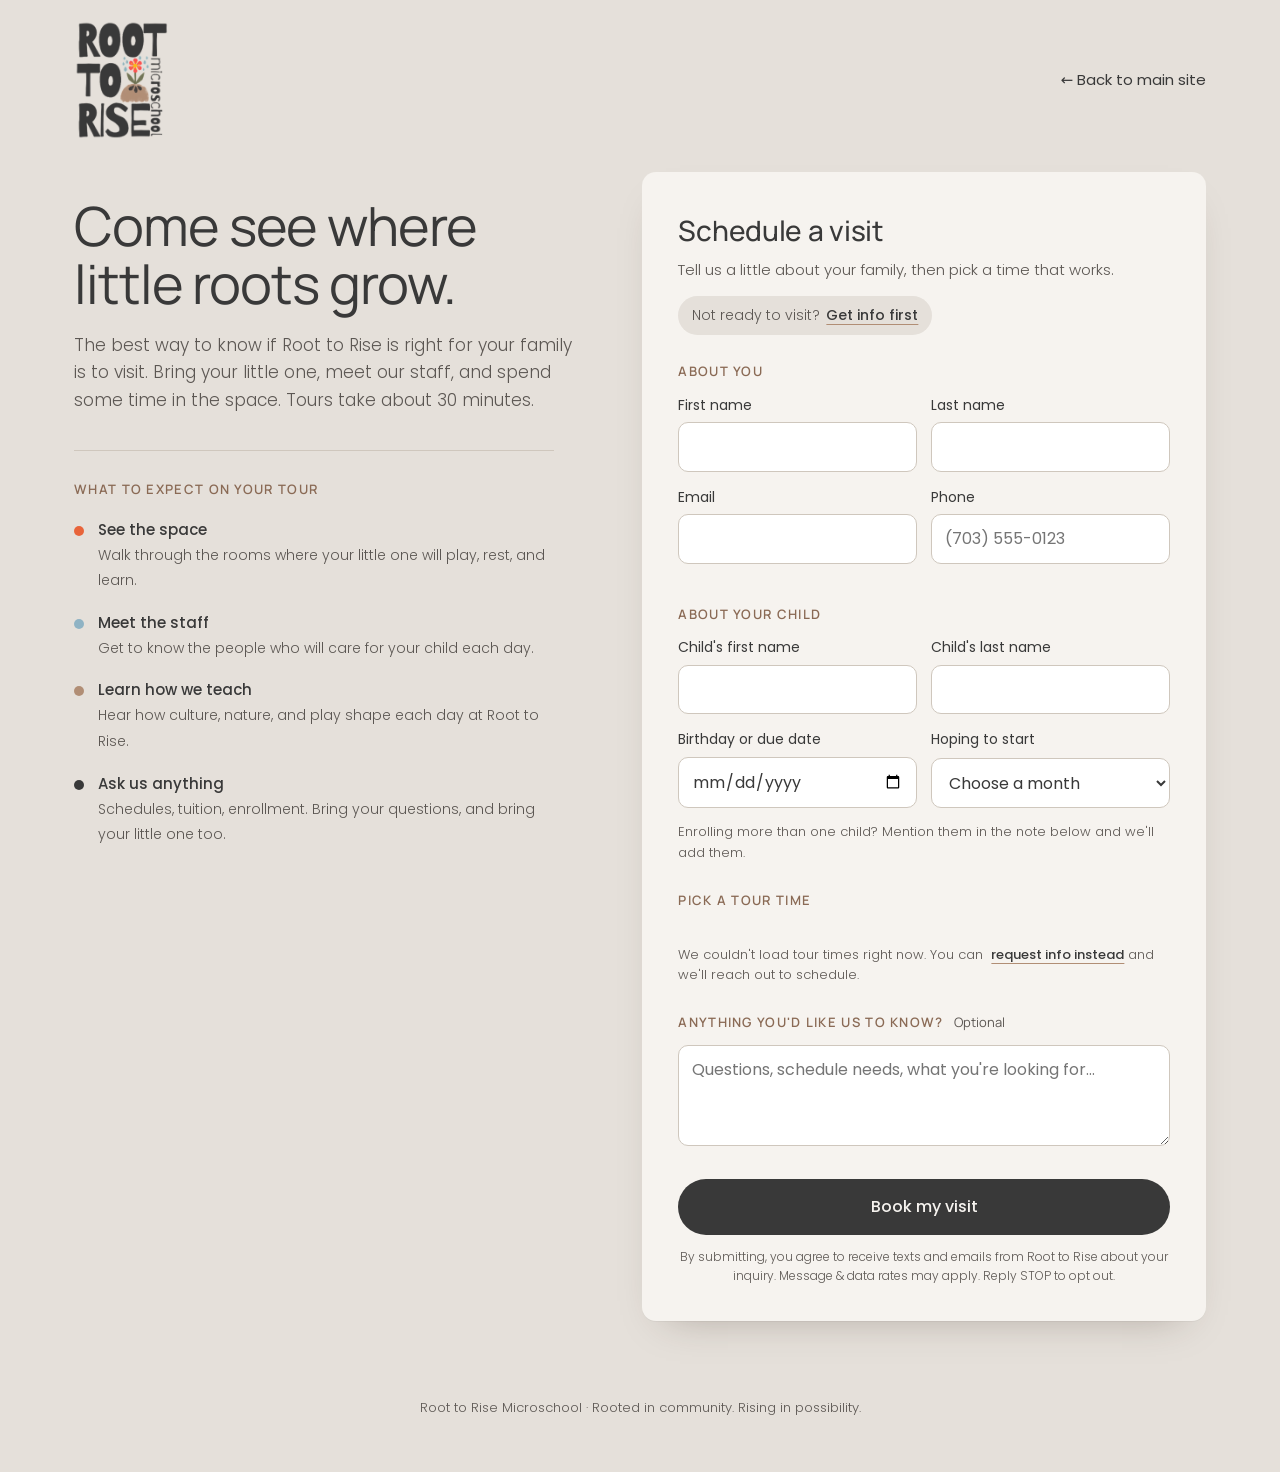
==== index.html @ 637b5cbc "Say 'staff' instead of 'teachers'; booking confirmation points to 4700 King St Co-Authored-By: Claud" ====
<!doctype html>
<html lang="en">
<head>
  <meta charset="utf-8" />
  <meta name="viewport" content="width=device-width, initial-scale=1" />
  <title>Visit Root to Rise Microschool</title>
  <meta name="description" content="Schedule a visit or request information about Root to Rise Microschool in Alexandria, VA. Care and learning for ages 0–4." />
  <meta property="og:title" content="Visit Root to Rise Microschool" />
  <meta property="og:description" content="Come see the space, meet the staff, and see if Root to Rise feels like home." />
  <link rel="icon" href="assets/logo-placeholder.png" />
  <link rel="preconnect" href="https://fonts.googleapis.com" />
  <link rel="preconnect" href="https://fonts.gstatic.com" crossorigin />
  <link href="https://fonts.googleapis.com/css2?family=Manrope:wght@300;400;500;600&family=Poppins:wght@300;400;500&display=swap" rel="stylesheet" />
  <link rel="stylesheet" href="styles.css?v=7" />
</head>
<body>
  <header class="site-header">
    <a class="brand" href="https://roottorisemicroschool.com" aria-label="Root to Rise Microschool home">
      <img src="assets/logo-placeholder.png" alt="Root to Rise Microschool" width="110" height="137" />
    </a>
    <a class="back-link" href="https://roottorisemicroschool.com">← Back to main site</a>
  </header>

  <main class="layout">
    <section class="intro">
      <h1 id="intro-title">Come see where<br />little roots grow.</h1>
      <p class="lede" id="intro-lede">
        The best way to know if Root to Rise is right for your family is to visit.
        Bring your little one, meet our staff, and spend some time in the space.
        Tours take about 30 minutes.
      </p>

      <div class="expect" id="tour-expect">
        <h2 class="expect-title">What to expect on your tour</h2>
        <ul class="facts">
          <li><span class="dot" aria-hidden="true"></span><div><strong>See the space</strong><span>Walk through the rooms where your little one will play, rest, and learn.</span></div></li>
          <li><span class="dot" aria-hidden="true"></span><div><strong>Meet the staff</strong><span>Get to know the people who will care for your child each day.</span></div></li>
          <li><span class="dot" aria-hidden="true"></span><div><strong>Learn how we teach</strong><span>Hear how culture, nature, and play shape each day at Root to Rise.</span></div></li>
          <li><span class="dot" aria-hidden="true"></span><div><strong>Ask us anything</strong><span>Schedules, tuition, enrollment. Bring your questions, and bring your little one too.</span></div></li>
        </ul>
      </div>
    </section>

    <section class="card" aria-labelledby="form-title">
      <form id="lead-form" novalidate>
        <div class="form-head">
          <h2 id="form-title">Schedule a visit</h2>
          <p id="form-sub">Tell us a little about your family, then pick a time that works.</p>
          <p class="mode-switch">
            <span id="switch-lead">Not ready to visit?</span>
            <button type="button" id="mode-toggle" class="link-btn">Get info first</button>
          </p>
        </div>

        <fieldset>
          <legend>About you</legend>
          <div class="row two">
            <label>First name<input name="parentFirst" autocomplete="given-name" required /></label>
            <label>Last name<input name="parentLast" autocomplete="family-name" required /></label>
          </div>
          <div class="row two">
            <label>Email<input name="email" type="email" autocomplete="email" required /></label>
            <label>Phone<input name="phone" type="tel" autocomplete="tel" inputmode="tel" placeholder="(703) 555-0123" required /></label>
          </div>
        </fieldset>

        <fieldset>
          <legend>About your child</legend>
          <div class="row two">
            <label>Child's first name<input name="childFirst" required /></label>
            <label>Child's last name<input name="childLast" /></label>
          </div>
          <div class="row two">
            <label>Birthday or due date<input name="childBirthday" type="date" required /></label>
            <label>Hoping to start
              <select name="startMonth" required><option value="">Choose a month</option></select>
            </label>
          </div>
          <p class="hint">Enrolling more than one child? Mention them in the note below and we'll add them.</p>
        </fieldset>

        <fieldset id="slot-fieldset">
          <legend>Pick a tour time</legend>
          <div id="slot-days" class="slot-days" role="tablist" aria-label="Tour dates"></div>
          <div id="slot-times" class="slot-times" role="radiogroup" aria-label="Tour times"></div>
          <p id="slot-status" class="hint" aria-live="polite">Loading available times…</p>
          <input type="hidden" name="slotId" />
        </fieldset>

        <fieldset>
          <legend>Anything you'd like us to know? <span class="optional">Optional</span></legend>
          <label class="sr-only" for="notes">Notes</label>
          <textarea id="notes" name="notes" rows="3" placeholder="Questions, schedule needs, what you're looking for…"></textarea>
        </fieldset>

        <p id="form-error" class="form-error" role="alert" hidden></p>

        <button type="submit" class="btn-primary" id="submit-btn">Book my visit</button>
        <p class="consent">
          By submitting, you agree to receive texts and emails from Root to Rise about your inquiry.
          Message &amp; data rates may apply. Reply STOP to opt out.
        </p>
      </form>

      <div id="success" class="success" hidden tabindex="-1">
        <div class="sprout" aria-hidden="true">
          <svg viewBox="0 0 64 64" width="56" height="56"><path d="M32 58V30" stroke="currentColor" stroke-width="3" stroke-linecap="round" fill="none"/><path d="M32 34c-10 0-16-6-16-16 10 0 16 6 16 16zM32 30c0-10 6-16 16-16 0 10-6 16-16 16z" fill="currentColor" opacity=".85"/></svg>
        </div>
        <h2 id="success-title">You're all set!</h2>
        <p id="success-body"></p>
        <a class="btn-secondary" href="https://roottorisemicroschool.com">Back to Root to Rise</a>
      </div>
    </section>
  </main>

  <footer class="site-footer">
    <p>Root to Rise Microschool · Rooted in community. Rising in possibility.</p>
  </footer>

  <script src="config.js?v=7"></script>
  <script src="app.js?v=7"></script>
</body>
</html>
---- styles.css ----
:root {
  --stone: #e5e0da;
  --stone-deep: #d9d2c9;
  --paper: #f6f3ef;
  --ink: #393939;
  --ink-soft: #5c5753;
  --clay: #b18e75;
  --clay-deep: #8a6a55;
  --bloom: #e8643a;
  --rain: #8fb3c4;
  --line: #cfc7bd;
  --radius: 14px;
  --font-head: "Manrope", system-ui, sans-serif;
  --font-body: "Poppins", system-ui, sans-serif;
}

* { box-sizing: border-box; }
html { -webkit-text-size-adjust: 100%; }
body {
  margin: 0;
  background: var(--stone);
  color: var(--ink);
  font-family: var(--font-body);
  font-weight: 300;
  font-size: 16px;
  line-height: 1.6;
}

.site-header {
  display: flex;
  align-items: center;
  justify-content: space-between;
  max-width: 1180px;
  margin: 0 auto;
  padding: 20px 24px 0;
}
.brand img { display: block; width: 96px; height: auto; }
.back-link {
  color: var(--ink);
  text-decoration: none;
  font-size: 15px;
  font-weight: 400;
}
.back-link:hover { text-decoration: underline; text-underline-offset: 4px; }

.layout {
  max-width: 1180px;
  margin: 0 auto;
  padding: 32px 24px 64px;
  display: grid;
  grid-template-columns: 1fr 1.1fr;
  gap: 56px;
  align-items: start;
}

/* Intro */
.intro { position: sticky; top: 32px; padding-top: 24px; }
.eyebrow {
  margin: 0 0 12px;
  font-size: 13px;
  letter-spacing: .14em;
  text-transform: uppercase;
  color: var(--clay-deep);
  font-weight: 500;
}
h1 {
  font-family: var(--font-head);
  font-weight: 400;
  font-size: clamp(36px, 5vw, 54px);
  line-height: 1.08;
  letter-spacing: -.02em;
  margin: 0 0 20px;
}
.lede { font-size: 17px; max-width: 30em; margin: 0; color: var(--ink-soft); }

.facts { list-style: none; padding: 0; margin: 0; display: grid; gap: 18px; }
.facts li { display: flex; gap: 14px; align-items: flex-start; }
.facts strong { display: block; font-weight: 500; font-size: 15px; }
.facts span { font-size: 14px; color: var(--ink-soft); }
.dot {
  flex: none;
  width: 10px; height: 10px;
  margin-top: 8px;
  border-radius: 50%;
  background: var(--bloom);
}
.facts li:nth-child(2) .dot { background: var(--rain); }
.facts li:nth-child(3) .dot { background: var(--clay); }
.facts li:nth-child(4) .dot { background: var(--ink); }
.expect { margin-top: 36px; padding-top: 28px; border-top: 1px solid var(--line); max-width: 30em; }
.expect-title {
  font-family: var(--font-head);
  font-weight: 600;
  font-size: 13px;
  letter-spacing: .1em;
  text-transform: uppercase;
  color: var(--clay-deep);
  margin: 0 0 18px;
}

/* Card */
.card {
  background: var(--paper);
  border-radius: var(--radius);
  padding: 36px;
  box-shadow: 0 1px 0 rgba(0,0,0,.04), 0 18px 40px -24px rgba(57,40,30,.35);
}
.form-head h2, .success h2 {
  font-family: var(--font-head);
  font-weight: 500;
  font-size: 28px;
  letter-spacing: -.01em;
  margin: 0 0 6px;
}
.form-head { margin-bottom: 26px; }
.form-head p { margin: 0; color: var(--ink-soft); font-size: 15px; }

fieldset { border: 0; padding: 0; margin: 0 0 26px; min-width: 0; }
legend {
  font-family: var(--font-head);
  font-weight: 600;
  font-size: 13px;
  letter-spacing: .1em;
  text-transform: uppercase;
  color: var(--clay-deep);
  margin-bottom: 12px;
  padding: 0;
}
.optional { text-transform: none; letter-spacing: 0; font-weight: 400; color: var(--ink-soft); margin-left: 6px; }

.row { display: grid; gap: 14px; margin-bottom: 14px; }
.row.two { grid-template-columns: 1fr 1fr; }
label { display: grid; gap: 6px; font-size: 14px; font-weight: 400; }

input, select, textarea {
  font: inherit;
  font-weight: 400;
  font-size: 16px;
  color: var(--ink);
  background: #fff;
  border: 1px solid var(--line);
  border-radius: 10px;
  padding: 11px 13px;
  width: 100%;
  transition: border-color .15s, box-shadow .15s;
}
textarea { resize: vertical; min-height: 88px; }
input:focus, select:focus, textarea:focus {
  outline: none;
  border-color: var(--clay-deep);
  box-shadow: 0 0 0 3px rgba(177,142,117,.25);
}
.invalid { border-color: #c0492b !important; }
.hint { font-size: 13px; color: var(--ink-soft); margin: 4px 0 0; }

/* Slot picker */
.slot-days {
  display: flex;
  gap: 8px;
  overflow-x: auto;
  padding-bottom: 6px;
  margin-bottom: 12px;
  scrollbar-width: thin;
}
.day-btn {
  flex: none;
  min-width: 72px;
  font: inherit;
  background: #fff;
  border: 1px solid var(--line);
  border-radius: 12px;
  padding: 10px 12px;
  cursor: pointer;
  text-align: center;
  color: var(--ink);
  line-height: 1.25;
}
.day-btn .dow { display: block; font-size: 12px; text-transform: uppercase; letter-spacing: .08em; color: var(--ink-soft); }
.day-btn .dnum { display: block; font-family: var(--font-head); font-size: 20px; font-weight: 500; }
.day-btn .mon { display: block; font-size: 12px; color: var(--ink-soft); }
.day-btn[aria-selected="true"] { background: var(--ink); border-color: var(--ink); color: var(--paper); }
.day-btn[aria-selected="true"] .dow, .day-btn[aria-selected="true"] .mon { color: var(--stone-deep); }

.slot-times { display: grid; grid-template-columns: repeat(auto-fill, minmax(112px, 1fr)); gap: 8px; }
.time-btn {
  font: inherit;
  font-weight: 400;
  background: #fff;
  border: 1px solid var(--line);
  border-radius: 999px;
  padding: 9px 12px;
  cursor: pointer;
  color: var(--ink);
}
.time-btn small { display: block; font-size: 11px; color: var(--ink-soft); }
.time-btn[aria-checked="true"] { background: var(--bloom); border-color: var(--bloom); color: #fff; }
.time-btn[aria-checked="true"] small { color: #fff; }
.day-btn:focus-visible, .time-btn:focus-visible, .link-btn:focus-visible, .btn-primary:focus-visible {
  outline: 2px solid var(--clay-deep);
  outline-offset: 2px;
}

/* Buttons */
.btn-primary {
  width: 100%;
  font: inherit;
  font-weight: 500;
  font-size: 16px;
  background: var(--ink);
  color: var(--paper);
  border: 0;
  border-radius: 999px;
  padding: 15px 20px;
  cursor: pointer;
  transition: background .15s, transform .1s;
}
.btn-primary:hover { background: #222; }
.btn-primary:active { transform: translateY(1px); }
.btn-primary[disabled] { opacity: .6; cursor: progress; }
.btn-secondary {
  display: inline-block;
  margin-top: 8px;
  color: var(--ink);
  border: 1px solid var(--ink);
  border-radius: 999px;
  padding: 11px 22px;
  text-decoration: none;
  font-weight: 400;
}
.consent { font-size: 12px; color: var(--ink-soft); text-align: center; margin: 12px 0 0; }

.form-head .mode-switch {
  display: inline-flex;
  flex-wrap: wrap;
  align-items: baseline;
  gap: 2px;
  margin: 14px 0 0;
  padding: 8px 14px;
  background: var(--stone);
  border-radius: 999px;
  font-size: 14px;
  color: var(--ink-soft);
}
.link-btn {
  font: inherit;
  font-weight: 500;
  background: none;
  border: 0;
  padding: 0 0 0 4px;
  color: var(--ink);
  text-decoration: underline;
  text-underline-offset: 4px;
  text-decoration-color: var(--clay);
  cursor: pointer;
}

.form-error {
  background: #fbe9e3;
  color: #8a2f17;
  border-radius: 10px;
  padding: 10px 14px;
  font-size: 14px;
  margin: 0 0 14px;
}

/* Success */
.success { text-align: center; padding: 24px 8px; outline: none; }
.sprout { color: var(--clay-deep); margin-bottom: 8px; }
.success p { color: var(--ink-soft); max-width: 28em; margin: 0 auto 20px; }

.site-footer { text-align: center; font-size: 13px; color: var(--ink-soft); padding: 0 24px 40px; }

.sr-only {
  position: absolute; width: 1px; height: 1px; padding: 0; margin: -1px;
  overflow: hidden; clip: rect(0,0,0,0); white-space: nowrap; border: 0;
}

@media (max-width: 880px) {
  .layout { grid-template-columns: 1fr; gap: 28px; padding-top: 12px; }
  .intro { position: static; padding-top: 0; }
  .facts { grid-template-columns: 1fr 1fr; gap: 14px 18px; }
}
@media (max-width: 560px) {
  .site-header { padding: 16px 16px 0; }
  .brand img { width: 72px; }
  .layout { padding: 12px 16px 48px; }
  .card { padding: 24px 18px; }
  .row.two { grid-template-columns: 1fr; }
  .facts { grid-template-columns: 1fr; }
}
@media (prefers-reduced-motion: reduce) { * { transition: none !important; } }
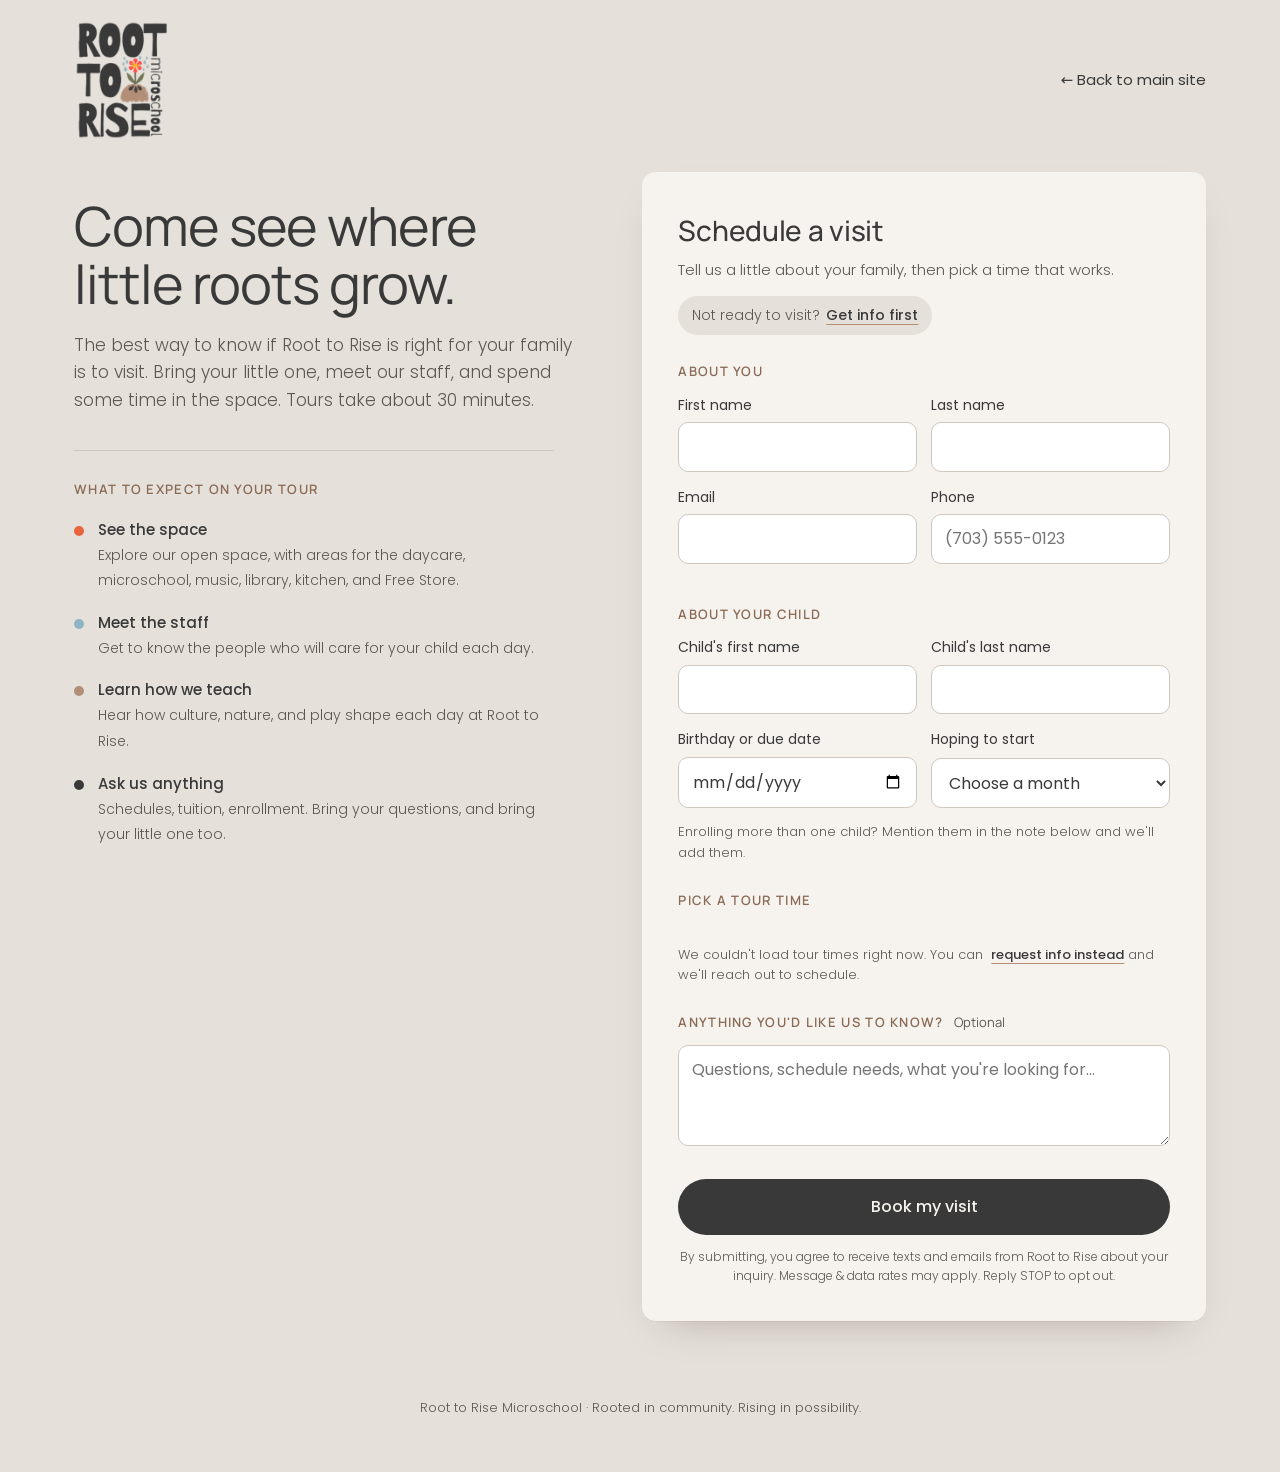
==== commit 59804c8e: "Describe the King St space as one open space with dedicated areas Co-Authored-By: Claude Opus 5.5 <n" ====
--- a/index.html
+++ b/index.html
@@ -11,7 +11,7 @@
   <link rel="preconnect" href="https://fonts.googleapis.com" />
   <link rel="preconnect" href="https://fonts.gstatic.com" crossorigin />
   <link href="https://fonts.googleapis.com/css2?family=Manrope:wght@300;400;500;600&family=Poppins:wght@300;400;500&display=swap" rel="stylesheet" />
-  <link rel="stylesheet" href="styles.css?v=7" />
+  <link rel="stylesheet" href="styles.css?v=8" />
 </head>
 <body>
   <header class="site-header">
@@ -33,7 +33,7 @@
       <div class="expect" id="tour-expect">
         <h2 class="expect-title">What to expect on your tour</h2>
         <ul class="facts">
-          <li><span class="dot" aria-hidden="true"></span><div><strong>See the space</strong><span>Walk through the rooms where your little one will play, rest, and learn.</span></div></li>
+          <li><span class="dot" aria-hidden="true"></span><div><strong>See the space</strong><span>Explore our open space, with areas for the daycare, microschool, music, library, kitchen, and Free Store.</span></div></li>
           <li><span class="dot" aria-hidden="true"></span><div><strong>Meet the staff</strong><span>Get to know the people who will care for your child each day.</span></div></li>
           <li><span class="dot" aria-hidden="true"></span><div><strong>Learn how we teach</strong><span>Hear how culture, nature, and play shape each day at Root to Rise.</span></div></li>
           <li><span class="dot" aria-hidden="true"></span><div><strong>Ask us anything</strong><span>Schedules, tuition, enrollment. Bring your questions, and bring your little one too.</span></div></li>
@@ -117,7 +117,7 @@
     <p>Root to Rise Microschool · Rooted in community. Rising in possibility.</p>
   </footer>
 
-  <script src="config.js?v=7"></script>
-  <script src="app.js?v=7"></script>
+  <script src="config.js?v=8"></script>
+  <script src="app.js?v=8"></script>
 </body>
 </html>
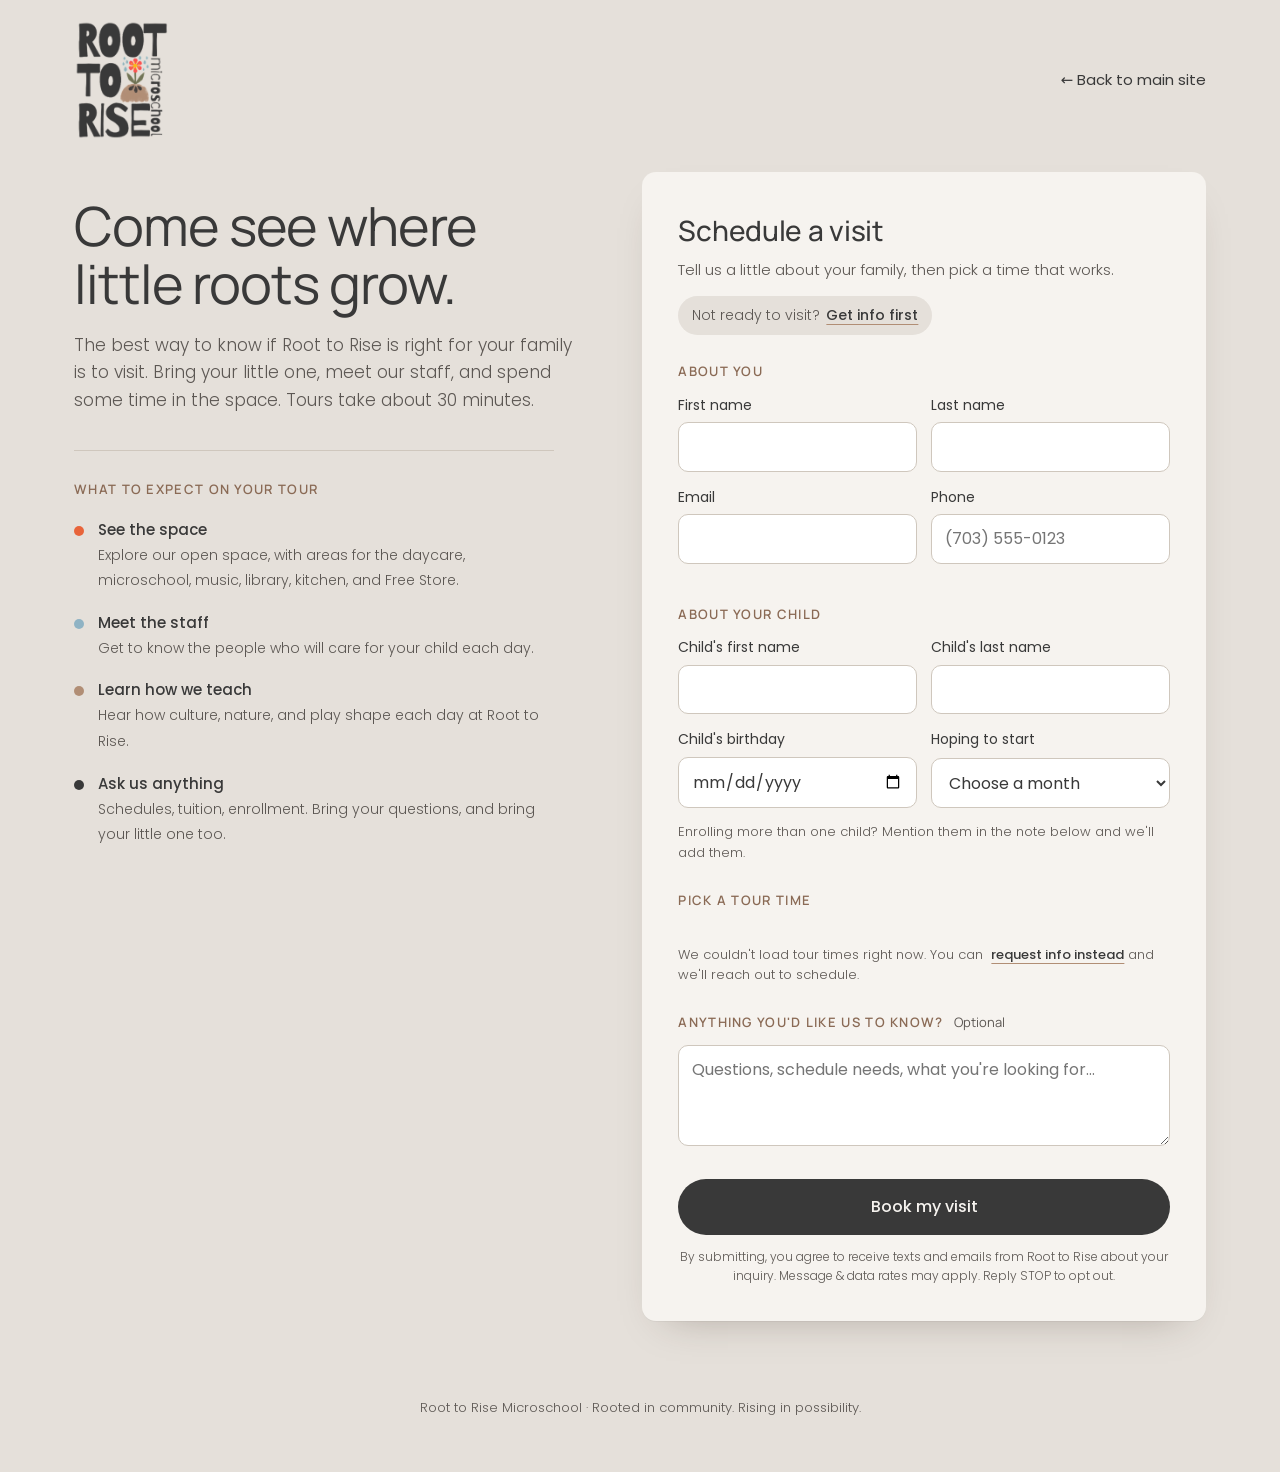
==== commit 77caf9ec: "Label the date field 'Child's birthday' and stop allowing future dates Co-Authored-By: Claude Opus 5" ====
--- a/index.html
+++ b/index.html
@@ -11,7 +11,7 @@
   <link rel="preconnect" href="https://fonts.googleapis.com" />
   <link rel="preconnect" href="https://fonts.gstatic.com" crossorigin />
   <link href="https://fonts.googleapis.com/css2?family=Manrope:wght@300;400;500;600&family=Poppins:wght@300;400;500&display=swap" rel="stylesheet" />
-  <link rel="stylesheet" href="styles.css?v=8" />
+  <link rel="stylesheet" href="styles.css?v=9" />
 </head>
 <body>
   <header class="site-header">
@@ -71,7 +71,7 @@
             <label>Child's last name<input name="childLast" /></label>
           </div>
           <div class="row two">
-            <label>Birthday or due date<input name="childBirthday" type="date" required /></label>
+            <label>Child's birthday<input name="childBirthday" type="date" required /></label>
             <label>Hoping to start
               <select name="startMonth" required><option value="">Choose a month</option></select>
             </label>
@@ -117,7 +117,7 @@
     <p>Root to Rise Microschool · Rooted in community. Rising in possibility.</p>
   </footer>
 
-  <script src="config.js?v=8"></script>
-  <script src="app.js?v=8"></script>
+  <script src="config.js?v=9"></script>
+  <script src="app.js?v=9"></script>
 </body>
 </html>
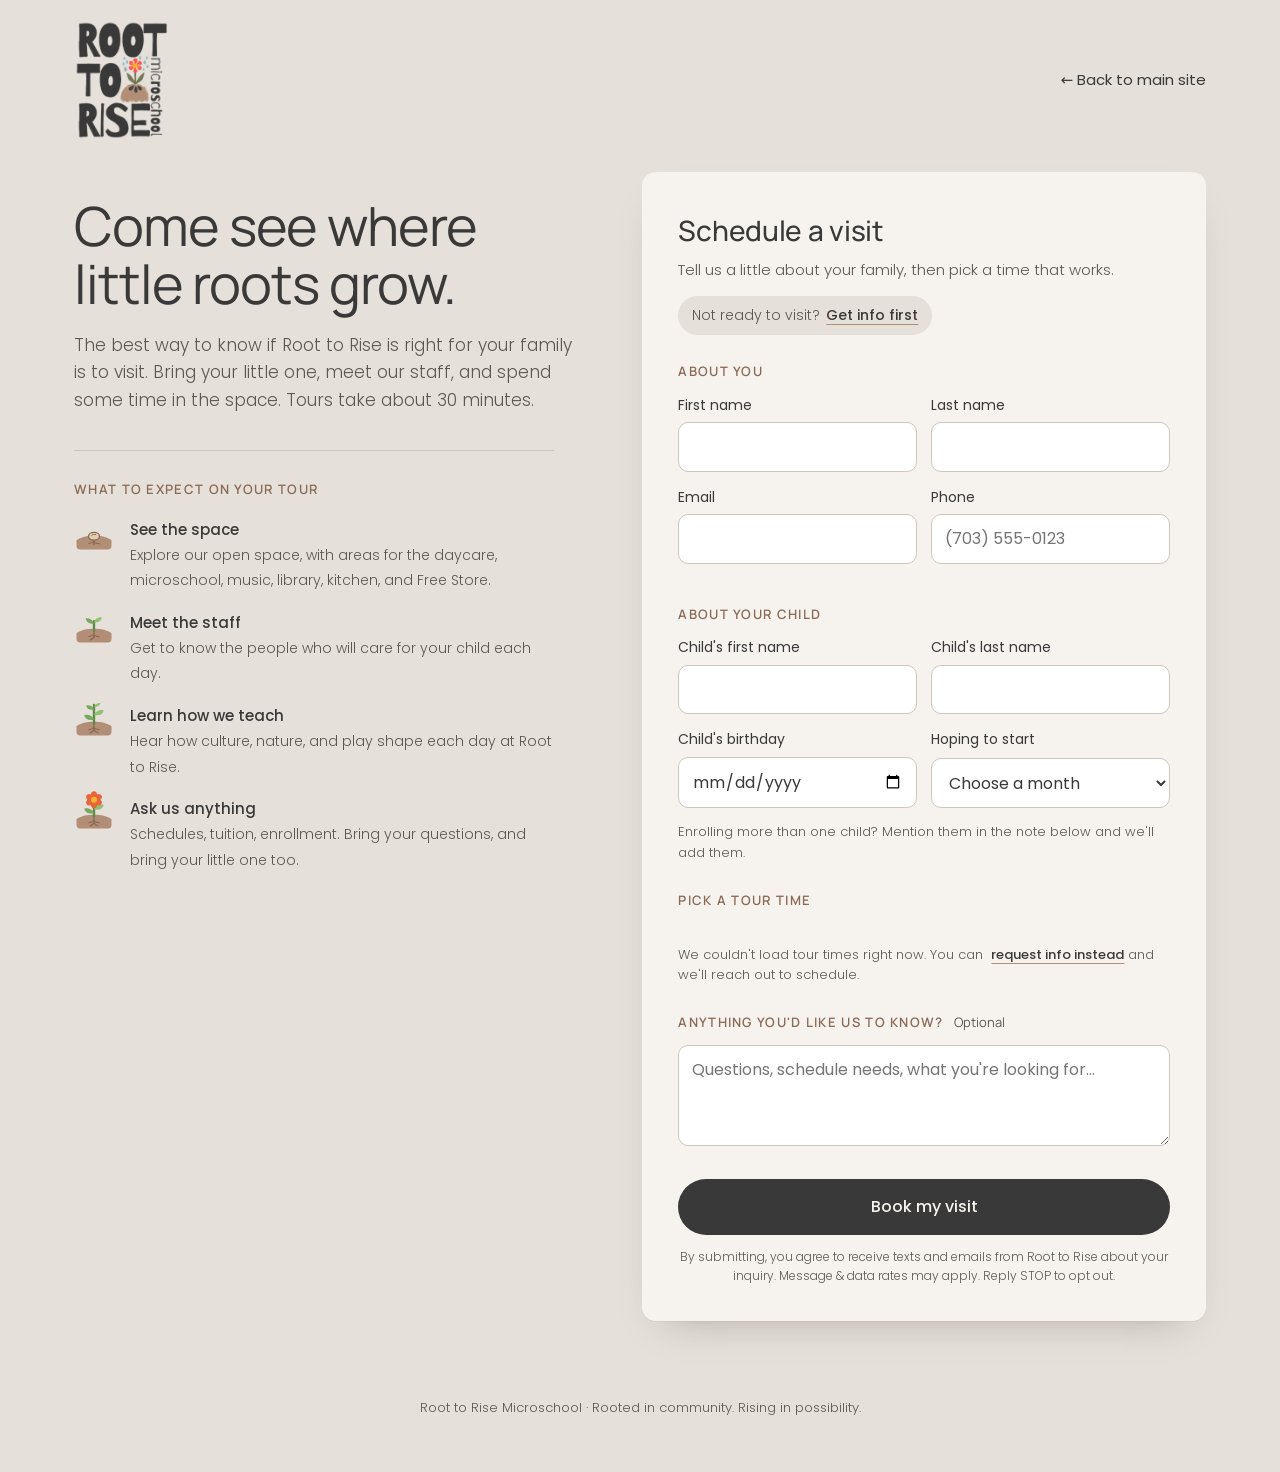
==== commit c6f503af: "Replace tour bullet dots with a seed-to-bloom growth progression Co-Authored-By: Claude Opus 5.5 <no" ====
--- a/index.html
+++ b/index.html
@@ -11,7 +11,7 @@
   <link rel="preconnect" href="https://fonts.googleapis.com" />
   <link rel="preconnect" href="https://fonts.gstatic.com" crossorigin />
   <link href="https://fonts.googleapis.com/css2?family=Manrope:wght@300;400;500;600&family=Poppins:wght@300;400;500&display=swap" rel="stylesheet" />
-  <link rel="stylesheet" href="styles.css?v=9" />
+  <link rel="stylesheet" href="styles.css?v=10" />
 </head>
 <body>
   <header class="site-header">
@@ -33,10 +33,10 @@
       <div class="expect" id="tour-expect">
         <h2 class="expect-title">What to expect on your tour</h2>
         <ul class="facts">
-          <li><span class="dot" aria-hidden="true"></span><div><strong>See the space</strong><span>Explore our open space, with areas for the daycare, microschool, music, library, kitchen, and Free Store.</span></div></li>
-          <li><span class="dot" aria-hidden="true"></span><div><strong>Meet the staff</strong><span>Get to know the people who will care for your child each day.</span></div></li>
-          <li><span class="dot" aria-hidden="true"></span><div><strong>Learn how we teach</strong><span>Hear how culture, nature, and play shape each day at Root to Rise.</span></div></li>
-          <li><span class="dot" aria-hidden="true"></span><div><strong>Ask us anything</strong><span>Schedules, tuition, enrollment. Bring your questions, and bring your little one too.</span></div></li>
+          <li><svg class="stage" viewBox="0 0 32 32" width="40" height="40" aria-hidden="true"><path d="M2 22.5c3.5-2.6 8-3.6 14-3.6s10.5 1 14 3.6V27a3 3 0 0 1-3 3H5a3 3 0 0 1-3-3z" fill="var(--clay)"/><g stroke="var(--clay-deep)" stroke-width="1" fill="none" stroke-linecap="round"><path d="M16 21.5v4.5" /><path d="M16 23.5c-1.2 1-2.6 1.6-4 1.8"/><path d="M16 24c1.3.9 2.7 1.3 4.2 1.4"/></g><ellipse cx="16" cy="19.4" rx="4.4" ry="3.1" fill="#e2cfb3" stroke="var(--clay-deep)" stroke-width="1.1"/><path d="M14.2 18.6c.9-.7 2.1-.9 3.2-.5" stroke="var(--clay-deep)" stroke-width=".8" fill="none" stroke-linecap="round"/></svg><div><strong>See the space</strong><span>Explore our open space, with areas for the daycare, microschool, music, library, kitchen, and Free Store.</span></div></li>
+          <li><svg class="stage" viewBox="0 0 32 32" width="40" height="40" aria-hidden="true"><path d="M2 22.5c3.5-2.6 8-3.6 14-3.6s10.5 1 14 3.6V27a3 3 0 0 1-3 3H5a3 3 0 0 1-3-3z" fill="var(--clay)"/><g stroke="var(--clay-deep)" stroke-width="1" fill="none" stroke-linecap="round"><path d="M16 21.5v4.5" /><path d="M16 23.5c-1.2 1-2.6 1.6-4 1.8"/><path d="M16 24c1.3.9 2.7 1.3 4.2 1.4"/><path d="M16 25.6c-.8 1-1.8 1.8-3 2.3"/></g><path d="M16 20.5V13" stroke="#5e8a4a" stroke-width="1.9" stroke-linecap="round"/><path d="M16 14.8c-1.2-3.2-4-4.5-6.6-4 .4 2.8 2.9 4.7 6.6 4z" fill="#7aa85e"/><path d="M16 13.8c1.1-3 3.8-4.3 6.3-3.8-.5 2.6-2.8 4.4-6.3 3.8z" fill="#93c172"/></svg><div><strong>Meet the staff</strong><span>Get to know the people who will care for your child each day.</span></div></li>
+          <li><svg class="stage" viewBox="0 0 32 32" width="40" height="40" aria-hidden="true"><path d="M2 22.5c3.5-2.6 8-3.6 14-3.6s10.5 1 14 3.6V27a3 3 0 0 1-3 3H5a3 3 0 0 1-3-3z" fill="var(--clay)"/><g stroke="var(--clay-deep)" stroke-width="1" fill="none" stroke-linecap="round"><path d="M16 21.5v4.5" /><path d="M16 23.5c-1.2 1-2.6 1.6-4 1.8"/><path d="M16 24c1.3.9 2.7 1.3 4.2 1.4"/><path d="M16 25.6c-.8 1-1.8 1.8-3 2.3"/><path d="M16 25.8c.9.9 2 1.6 3.2 2"/></g><path d="M16 20.5V5.5" stroke="#5e8a4a" stroke-width="1.9" stroke-linecap="round"/><path d="M16 17.2c-1.5-3.2-5-4.3-7.8-3.4.6 3 3.9 4.7 7.8 3.4z" fill="#7aa85e"/><path d="M16 13.4c1.5-3.2 5-4.3 7.8-3.4-.6 3-3.9 4.7-7.8 3.4z" fill="#93c172"/><path d="M16 9.2c-1.1-2.8-3.9-3.9-6.3-3.2.5 2.6 3.1 4.1 6.3 3.2z" fill="#7aa85e"/><path d="M16 7c1-2.4 3.2-3.4 5.2-3-.4 2.2-2.6 3.5-5.2 3z" fill="#93c172"/></svg><div><strong>Learn how we teach</strong><span>Hear how culture, nature, and play shape each day at Root to Rise.</span></div></li>
+          <li><svg class="stage" viewBox="0 0 32 32" width="40" height="40" aria-hidden="true"><path d="M2 22.5c3.5-2.6 8-3.6 14-3.6s10.5 1 14 3.6V27a3 3 0 0 1-3 3H5a3 3 0 0 1-3-3z" fill="var(--clay)"/><g stroke="var(--clay-deep)" stroke-width="1" fill="none" stroke-linecap="round"><path d="M16 21.5v4.5" /><path d="M16 23.5c-1.2 1-2.6 1.6-4 1.8"/><path d="M16 24c1.3.9 2.7 1.3 4.2 1.4"/><path d="M16 25.6c-.8 1-1.8 1.8-3 2.3"/><path d="M16 25.8c.9.9 2 1.6 3.2 2"/></g><path d="M16 20.5V10" stroke="#5e8a4a" stroke-width="1.9" stroke-linecap="round"/><path d="M16 17.6c-1.5-3.2-5-4.3-7.8-3.4.6 3 3.9 4.7 7.8 3.4z" fill="#7aa85e"/><path d="M16 14.6c1.5-3.2 5-4.3 7.8-3.4-.6 3-3.9 4.7-7.8 3.4z" fill="#93c172"/><ellipse cx="16" cy="3.4" rx="2.5" ry="3.3" fill="var(--bloom)" transform="rotate(0 16 7)"/><ellipse cx="16" cy="3.4" rx="2.5" ry="3.3" fill="var(--bloom)" transform="rotate(60 16 7)"/><ellipse cx="16" cy="3.4" rx="2.5" ry="3.3" fill="var(--bloom)" transform="rotate(120 16 7)"/><ellipse cx="16" cy="3.4" rx="2.5" ry="3.3" fill="var(--bloom)" transform="rotate(180 16 7)"/><ellipse cx="16" cy="3.4" rx="2.5" ry="3.3" fill="var(--bloom)" transform="rotate(240 16 7)"/><ellipse cx="16" cy="3.4" rx="2.5" ry="3.3" fill="var(--bloom)" transform="rotate(300 16 7)"/><circle cx="16" cy="7" r="2.4" fill="#f2b631"/></svg><div><strong>Ask us anything</strong><span>Schedules, tuition, enrollment. Bring your questions, and bring your little one too.</span></div></li>
         </ul>
       </div>
     </section>
@@ -117,7 +117,7 @@
     <p>Root to Rise Microschool · Rooted in community. Rising in possibility.</p>
   </footer>
 
-  <script src="config.js?v=9"></script>
-  <script src="app.js?v=9"></script>
+  <script src="config.js?v=10"></script>
+  <script src="app.js?v=10"></script>
 </body>
 </html>
--- a/styles.css
+++ b/styles.css
@@ -289,3 +289,6 @@
   .facts { grid-template-columns: 1fr; }
 }
 @media (prefers-reduced-motion: reduce) { * { transition: none !important; } }
+
+.facts .stage { flex: none; width: 40px; height: 40px; margin-top: -6px; }
+.facts li { gap: 16px; }
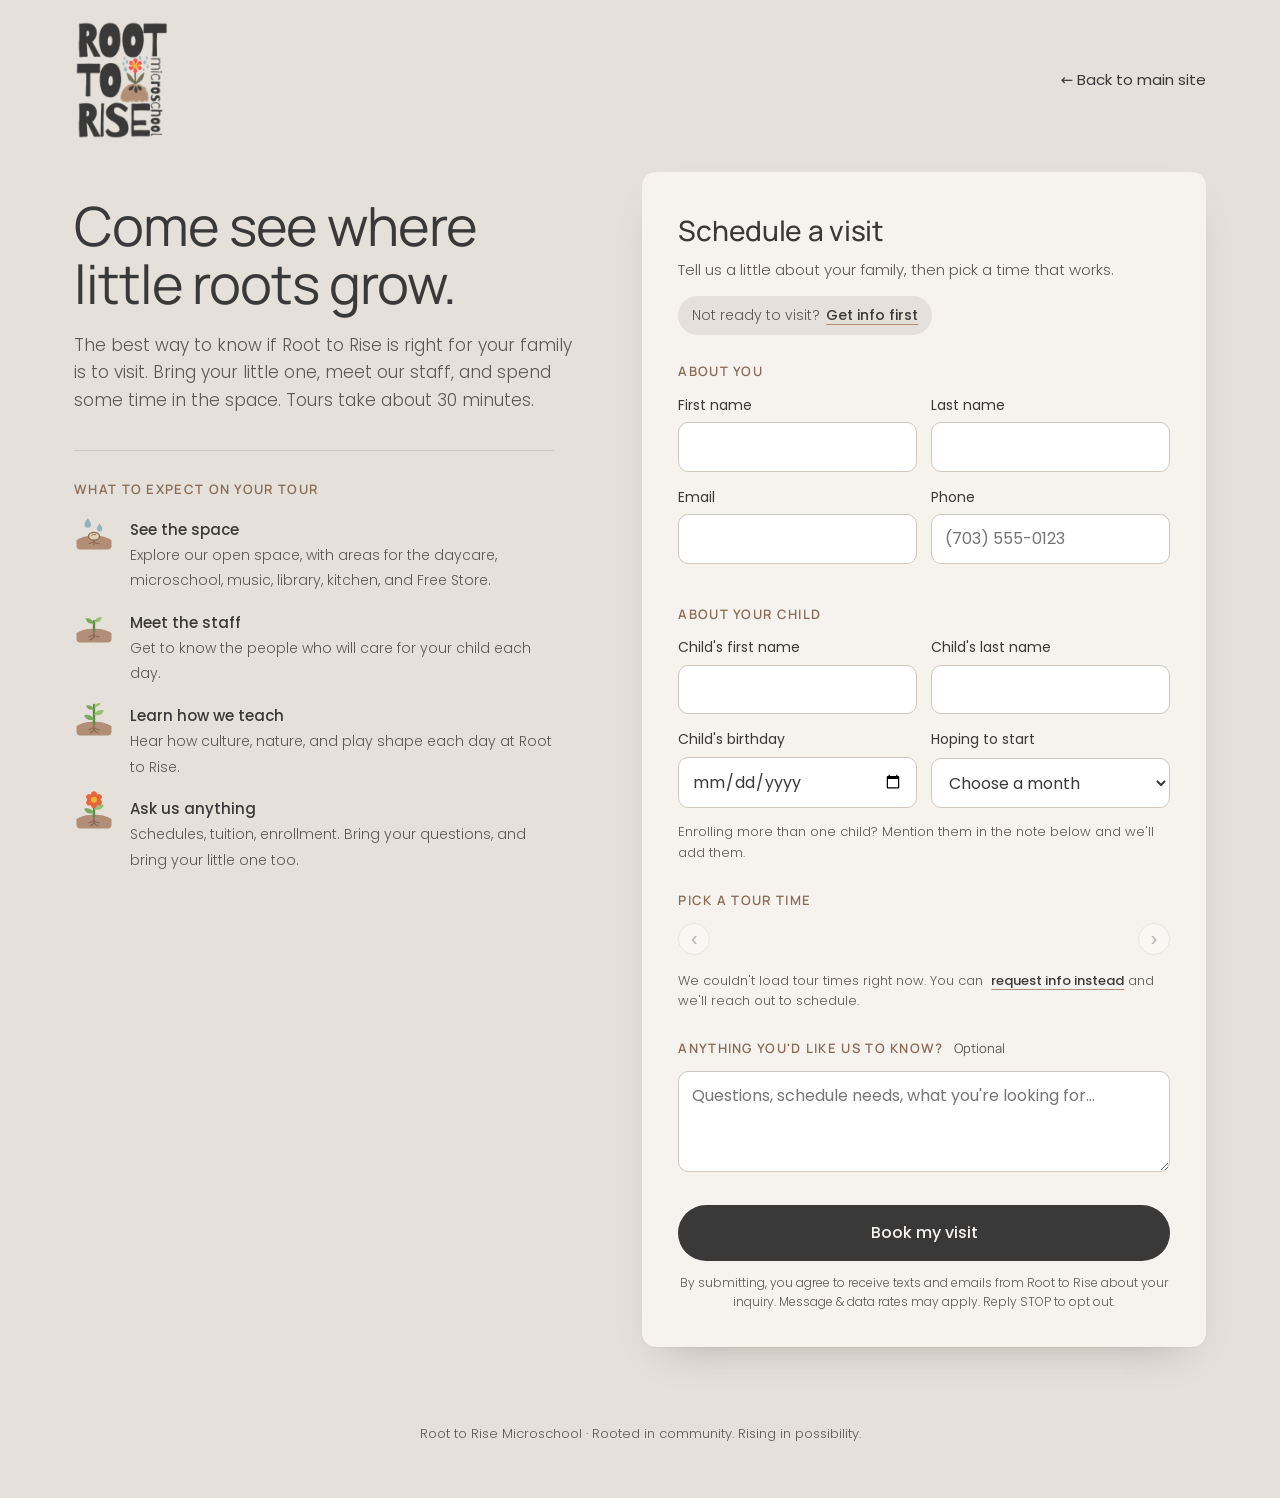
==== commit 87f226e2: "Keep the tour-date row inside the form; add date arrows and seed raindrops With 19 tour days the dat" ====
--- a/index.html
+++ b/index.html
@@ -11,7 +11,7 @@
   <link rel="preconnect" href="https://fonts.googleapis.com" />
   <link rel="preconnect" href="https://fonts.gstatic.com" crossorigin />
   <link href="https://fonts.googleapis.com/css2?family=Manrope:wght@300;400;500;600&family=Poppins:wght@300;400;500&display=swap" rel="stylesheet" />
-  <link rel="stylesheet" href="styles.css?v=10" />
+  <link rel="stylesheet" href="styles.css?v=12" />
 </head>
 <body>
   <header class="site-header">
@@ -33,7 +33,7 @@
       <div class="expect" id="tour-expect">
         <h2 class="expect-title">What to expect on your tour</h2>
         <ul class="facts">
-          <li><svg class="stage" viewBox="0 0 32 32" width="40" height="40" aria-hidden="true"><path d="M2 22.5c3.5-2.6 8-3.6 14-3.6s10.5 1 14 3.6V27a3 3 0 0 1-3 3H5a3 3 0 0 1-3-3z" fill="var(--clay)"/><g stroke="var(--clay-deep)" stroke-width="1" fill="none" stroke-linecap="round"><path d="M16 21.5v4.5" /><path d="M16 23.5c-1.2 1-2.6 1.6-4 1.8"/><path d="M16 24c1.3.9 2.7 1.3 4.2 1.4"/></g><ellipse cx="16" cy="19.4" rx="4.4" ry="3.1" fill="#e2cfb3" stroke="var(--clay-deep)" stroke-width="1.1"/><path d="M14.2 18.6c.9-.7 2.1-.9 3.2-.5" stroke="var(--clay-deep)" stroke-width=".8" fill="none" stroke-linecap="round"/></svg><div><strong>See the space</strong><span>Explore our open space, with areas for the daycare, microschool, music, library, kitchen, and Free Store.</span></div></li>
+          <li><svg class="stage" viewBox="0 0 32 32" width="40" height="40" aria-hidden="true"><path d="M2 22.5c3.5-2.6 8-3.6 14-3.6s10.5 1 14 3.6V27a3 3 0 0 1-3 3H5a3 3 0 0 1-3-3z" fill="var(--clay)"/><g stroke="var(--clay-deep)" stroke-width="1" fill="none" stroke-linecap="round"><path d="M16 21.5v4.5" /><path d="M16 23.5c-1.2 1-2.6 1.6-4 1.8"/><path d="M16 24c1.3.9 2.7 1.3 4.2 1.4"/></g><ellipse cx="16" cy="19.4" rx="4.4" ry="3.1" fill="#e2cfb3" stroke="var(--clay-deep)" stroke-width="1.1"/><path d="M14.2 18.6c.9-.7 2.1-.9 3.2-.5" stroke="var(--clay-deep)" stroke-width=".8" fill="none" stroke-linecap="round"/><path transform="translate(11 9) scale(1)" d="M0-4.2C1.4-2 2.6-.6 2.6 1a2.6 2.6 0 0 1-5.2 0c0-1.6 1.2-3 2.6-5.2z" fill="var(--rain)"/><path transform="translate(20.5 12.5) scale(0.8)" d="M0-4.2C1.4-2 2.6-.6 2.6 1a2.6 2.6 0 0 1-5.2 0c0-1.6 1.2-3 2.6-5.2z" fill="var(--rain)"/></svg><div><strong>See the space</strong><span>Explore our open space, with areas for the daycare, microschool, music, library, kitchen, and Free Store.</span></div></li>
           <li><svg class="stage" viewBox="0 0 32 32" width="40" height="40" aria-hidden="true"><path d="M2 22.5c3.5-2.6 8-3.6 14-3.6s10.5 1 14 3.6V27a3 3 0 0 1-3 3H5a3 3 0 0 1-3-3z" fill="var(--clay)"/><g stroke="var(--clay-deep)" stroke-width="1" fill="none" stroke-linecap="round"><path d="M16 21.5v4.5" /><path d="M16 23.5c-1.2 1-2.6 1.6-4 1.8"/><path d="M16 24c1.3.9 2.7 1.3 4.2 1.4"/><path d="M16 25.6c-.8 1-1.8 1.8-3 2.3"/></g><path d="M16 20.5V13" stroke="#5e8a4a" stroke-width="1.9" stroke-linecap="round"/><path d="M16 14.8c-1.2-3.2-4-4.5-6.6-4 .4 2.8 2.9 4.7 6.6 4z" fill="#7aa85e"/><path d="M16 13.8c1.1-3 3.8-4.3 6.3-3.8-.5 2.6-2.8 4.4-6.3 3.8z" fill="#93c172"/></svg><div><strong>Meet the staff</strong><span>Get to know the people who will care for your child each day.</span></div></li>
           <li><svg class="stage" viewBox="0 0 32 32" width="40" height="40" aria-hidden="true"><path d="M2 22.5c3.5-2.6 8-3.6 14-3.6s10.5 1 14 3.6V27a3 3 0 0 1-3 3H5a3 3 0 0 1-3-3z" fill="var(--clay)"/><g stroke="var(--clay-deep)" stroke-width="1" fill="none" stroke-linecap="round"><path d="M16 21.5v4.5" /><path d="M16 23.5c-1.2 1-2.6 1.6-4 1.8"/><path d="M16 24c1.3.9 2.7 1.3 4.2 1.4"/><path d="M16 25.6c-.8 1-1.8 1.8-3 2.3"/><path d="M16 25.8c.9.9 2 1.6 3.2 2"/></g><path d="M16 20.5V5.5" stroke="#5e8a4a" stroke-width="1.9" stroke-linecap="round"/><path d="M16 17.2c-1.5-3.2-5-4.3-7.8-3.4.6 3 3.9 4.7 7.8 3.4z" fill="#7aa85e"/><path d="M16 13.4c1.5-3.2 5-4.3 7.8-3.4-.6 3-3.9 4.7-7.8 3.4z" fill="#93c172"/><path d="M16 9.2c-1.1-2.8-3.9-3.9-6.3-3.2.5 2.6 3.1 4.1 6.3 3.2z" fill="#7aa85e"/><path d="M16 7c1-2.4 3.2-3.4 5.2-3-.4 2.2-2.6 3.5-5.2 3z" fill="#93c172"/></svg><div><strong>Learn how we teach</strong><span>Hear how culture, nature, and play shape each day at Root to Rise.</span></div></li>
           <li><svg class="stage" viewBox="0 0 32 32" width="40" height="40" aria-hidden="true"><path d="M2 22.5c3.5-2.6 8-3.6 14-3.6s10.5 1 14 3.6V27a3 3 0 0 1-3 3H5a3 3 0 0 1-3-3z" fill="var(--clay)"/><g stroke="var(--clay-deep)" stroke-width="1" fill="none" stroke-linecap="round"><path d="M16 21.5v4.5" /><path d="M16 23.5c-1.2 1-2.6 1.6-4 1.8"/><path d="M16 24c1.3.9 2.7 1.3 4.2 1.4"/><path d="M16 25.6c-.8 1-1.8 1.8-3 2.3"/><path d="M16 25.8c.9.9 2 1.6 3.2 2"/></g><path d="M16 20.5V10" stroke="#5e8a4a" stroke-width="1.9" stroke-linecap="round"/><path d="M16 17.6c-1.5-3.2-5-4.3-7.8-3.4.6 3 3.9 4.7 7.8 3.4z" fill="#7aa85e"/><path d="M16 14.6c1.5-3.2 5-4.3 7.8-3.4-.6 3-3.9 4.7-7.8 3.4z" fill="#93c172"/><ellipse cx="16" cy="3.4" rx="2.5" ry="3.3" fill="var(--bloom)" transform="rotate(0 16 7)"/><ellipse cx="16" cy="3.4" rx="2.5" ry="3.3" fill="var(--bloom)" transform="rotate(60 16 7)"/><ellipse cx="16" cy="3.4" rx="2.5" ry="3.3" fill="var(--bloom)" transform="rotate(120 16 7)"/><ellipse cx="16" cy="3.4" rx="2.5" ry="3.3" fill="var(--bloom)" transform="rotate(180 16 7)"/><ellipse cx="16" cy="3.4" rx="2.5" ry="3.3" fill="var(--bloom)" transform="rotate(240 16 7)"/><ellipse cx="16" cy="3.4" rx="2.5" ry="3.3" fill="var(--bloom)" transform="rotate(300 16 7)"/><circle cx="16" cy="7" r="2.4" fill="#f2b631"/></svg><div><strong>Ask us anything</strong><span>Schedules, tuition, enrollment. Bring your questions, and bring your little one too.</span></div></li>
@@ -81,7 +81,11 @@
 
         <fieldset id="slot-fieldset">
           <legend>Pick a tour time</legend>
-          <div id="slot-days" class="slot-days" role="tablist" aria-label="Tour dates"></div>
+          <div class="slot-days-wrap">
+            <button type="button" class="day-nav" id="days-prev" aria-label="Earlier dates">&#8249;</button>
+            <div id="slot-days" class="slot-days" role="tablist" aria-label="Tour dates"></div>
+            <button type="button" class="day-nav" id="days-next" aria-label="Later dates">&#8250;</button>
+          </div>
           <div id="slot-times" class="slot-times" role="radiogroup" aria-label="Tour times"></div>
           <p id="slot-status" class="hint" aria-live="polite">Loading available times…</p>
           <input type="hidden" name="slotId" />
@@ -117,7 +121,7 @@
     <p>Root to Rise Microschool · Rooted in community. Rising in possibility.</p>
   </footer>
 
-  <script src="config.js?v=10"></script>
-  <script src="app.js?v=10"></script>
+  <script src="config.js?v=12"></script>
+  <script src="app.js?v=12"></script>
 </body>
 </html>
--- a/styles.css
+++ b/styles.css
@@ -53,6 +53,8 @@
   align-items: start;
 }
 
+.layout > * { min-width: 0; }
+
 /* Intro */
 .intro { position: sticky; top: 32px; padding-top: 24px; }
 .eyebrow {
@@ -154,13 +156,31 @@
 .hint { font-size: 13px; color: var(--ink-soft); margin: 4px 0 0; }
 
 /* Slot picker */
+.slot-days-wrap { display: flex; align-items: center; gap: 6px; margin-bottom: 12px; min-width: 0; }
+.day-nav {
+  flex: none;
+  width: 32px; height: 32px;
+  border-radius: 50%;
+  border: 1px solid var(--line);
+  background: #fff;
+  color: var(--ink);
+  font-size: 20px; line-height: 1;
+  cursor: pointer;
+  display: grid; place-items: center;
+  padding: 0 0 2px;
+}
+.day-nav:disabled { opacity: .35; cursor: default; }
+.day-nav:focus-visible { outline: 2px solid var(--clay-deep); outline-offset: 2px; }
 .slot-days {
+  flex: 1;
+  min-width: 0;
+  scroll-behavior: smooth;
   display: flex;
+  max-width: 100%;
   gap: 8px;
   overflow-x: auto;
   padding-bottom: 6px;
-  margin-bottom: 12px;
-  scrollbar-width: thin;
+  scrollbar-width: none;
 }
 .day-btn {
   flex: none;
@@ -292,3 +312,5 @@
 
 .facts .stage { flex: none; width: 40px; height: 40px; margin-top: -6px; }
 .facts li { gap: 16px; }
+.slot-days::-webkit-scrollbar { display: none; }
+@media (max-width: 560px) { .day-nav { display: none; } .slot-days { scrollbar-width: thin; } }
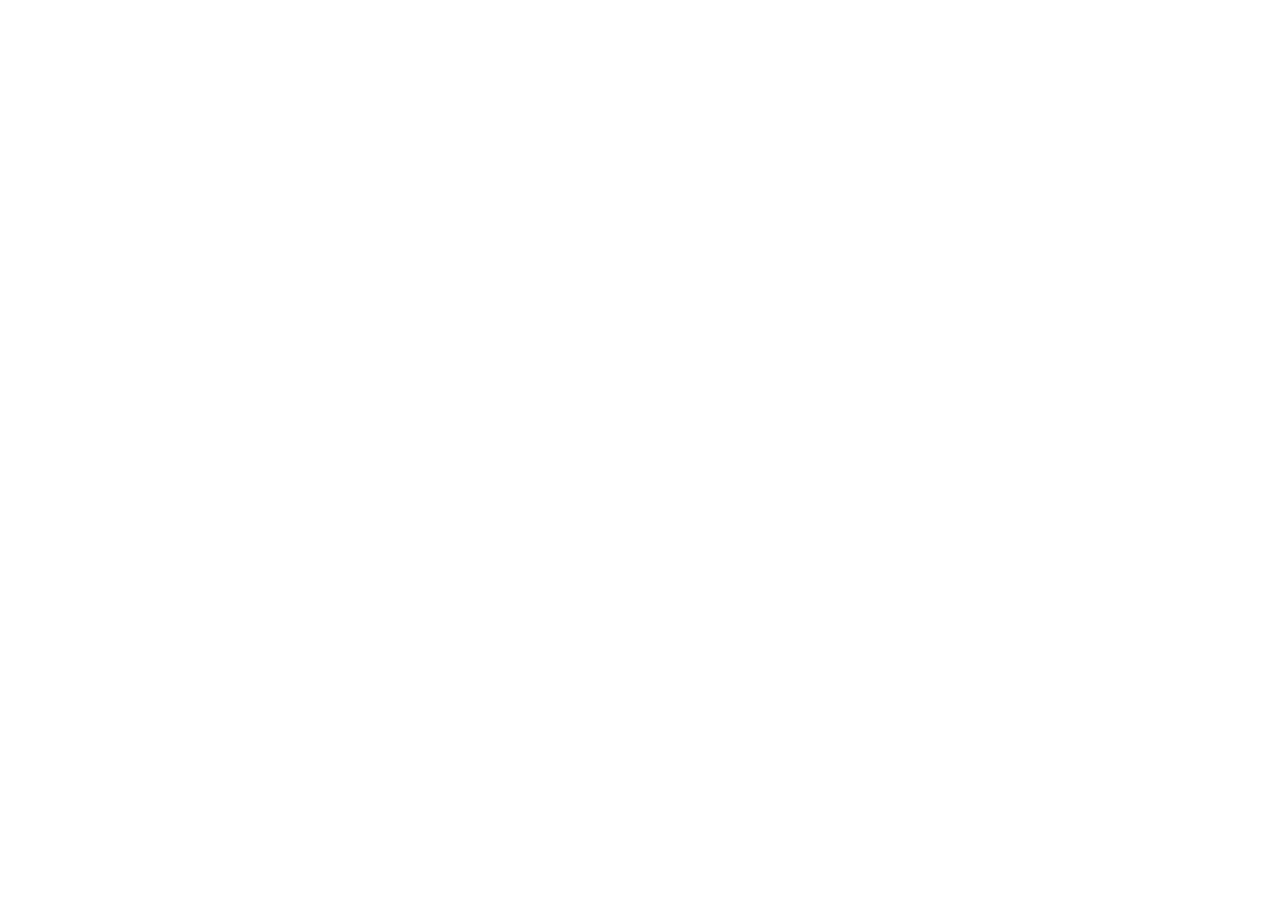
==== commit 31fa300a: "Retire the visit page: redirect to rooted-foundation.org/visit The page now lives on the main site. " ====
--- a/index.html
+++ b/index.html
@@ -3,125 +3,17 @@
 <head>
   <meta charset="utf-8" />
   <meta name="viewport" content="width=device-width, initial-scale=1" />
-  <title>Visit Root to Rise Microschool</title>
-  <meta name="description" content="Schedule a visit or request information about Root to Rise Microschool in Alexandria, VA. Care and learning for ages 0–4." />
-  <meta property="og:title" content="Visit Root to Rise Microschool" />
-  <meta property="og:description" content="Come see the space, meet the staff, and see if Root to Rise feels like home." />
-  <link rel="icon" href="assets/logo-placeholder.png" />
-  <link rel="preconnect" href="https://fonts.googleapis.com" />
-  <link rel="preconnect" href="https://fonts.gstatic.com" crossorigin />
-  <link href="https://fonts.googleapis.com/css2?family=Manrope:wght@300;400;500;600&family=Poppins:wght@300;400;500&display=swap" rel="stylesheet" />
-  <link rel="stylesheet" href="styles.css?v=12" />
+  <title>Moved · Root to Rise</title>
+  <meta name="robots" content="noindex" />
+  <link rel="canonical" href="https://rooted-foundation.org/visit" />
+  <meta http-equiv="refresh" content="0; url=https://rooted-foundation.org/visit" />
+  <script>
+    // Keep ?info (and anything else) so "Get info" links still open the info form.
+    location.replace("https://rooted-foundation.org/visit" + location.search + location.hash);
+  </script>
+  <style>body{font-family:system-ui,sans-serif;background:#e5e0da;color:#393939;display:grid;place-items:center;min-height:100vh;margin:0}a{color:inherit}</style>
 </head>
 <body>
-  <header class="site-header">
-    <a class="brand" href="https://roottorisemicroschool.com" aria-label="Root to Rise Microschool home">
-      <img src="assets/logo-placeholder.png" alt="Root to Rise Microschool" width="110" height="137" />
-    </a>
-    <a class="back-link" href="https://roottorisemicroschool.com">← Back to main site</a>
-  </header>
-
-  <main class="layout">
-    <section class="intro">
-      <h1 id="intro-title">Come see where<br />little roots grow.</h1>
-      <p class="lede" id="intro-lede">
-        The best way to know if Root to Rise is right for your family is to visit.
-        Bring your little one, meet our staff, and spend some time in the space.
-        Tours take about 30 minutes.
-      </p>
-
-      <div class="expect" id="tour-expect">
-        <h2 class="expect-title">What to expect on your tour</h2>
-        <ul class="facts">
-          <li><svg class="stage" viewBox="0 0 32 32" width="40" height="40" aria-hidden="true"><path d="M2 22.5c3.5-2.6 8-3.6 14-3.6s10.5 1 14 3.6V27a3 3 0 0 1-3 3H5a3 3 0 0 1-3-3z" fill="var(--clay)"/><g stroke="var(--clay-deep)" stroke-width="1" fill="none" stroke-linecap="round"><path d="M16 21.5v4.5" /><path d="M16 23.5c-1.2 1-2.6 1.6-4 1.8"/><path d="M16 24c1.3.9 2.7 1.3 4.2 1.4"/></g><ellipse cx="16" cy="19.4" rx="4.4" ry="3.1" fill="#e2cfb3" stroke="var(--clay-deep)" stroke-width="1.1"/><path d="M14.2 18.6c.9-.7 2.1-.9 3.2-.5" stroke="var(--clay-deep)" stroke-width=".8" fill="none" stroke-linecap="round"/><path transform="translate(11 9) scale(1)" d="M0-4.2C1.4-2 2.6-.6 2.6 1a2.6 2.6 0 0 1-5.2 0c0-1.6 1.2-3 2.6-5.2z" fill="var(--rain)"/><path transform="translate(20.5 12.5) scale(0.8)" d="M0-4.2C1.4-2 2.6-.6 2.6 1a2.6 2.6 0 0 1-5.2 0c0-1.6 1.2-3 2.6-5.2z" fill="var(--rain)"/></svg><div><strong>See the space</strong><span>Explore our open space, with areas for the daycare, microschool, music, library, kitchen, and Free Store.</span></div></li>
-          <li><svg class="stage" viewBox="0 0 32 32" width="40" height="40" aria-hidden="true"><path d="M2 22.5c3.5-2.6 8-3.6 14-3.6s10.5 1 14 3.6V27a3 3 0 0 1-3 3H5a3 3 0 0 1-3-3z" fill="var(--clay)"/><g stroke="var(--clay-deep)" stroke-width="1" fill="none" stroke-linecap="round"><path d="M16 21.5v4.5" /><path d="M16 23.5c-1.2 1-2.6 1.6-4 1.8"/><path d="M16 24c1.3.9 2.7 1.3 4.2 1.4"/><path d="M16 25.6c-.8 1-1.8 1.8-3 2.3"/></g><path d="M16 20.5V13" stroke="#5e8a4a" stroke-width="1.9" stroke-linecap="round"/><path d="M16 14.8c-1.2-3.2-4-4.5-6.6-4 .4 2.8 2.9 4.7 6.6 4z" fill="#7aa85e"/><path d="M16 13.8c1.1-3 3.8-4.3 6.3-3.8-.5 2.6-2.8 4.4-6.3 3.8z" fill="#93c172"/></svg><div><strong>Meet the staff</strong><span>Get to know the people who will care for your child each day.</span></div></li>
-          <li><svg class="stage" viewBox="0 0 32 32" width="40" height="40" aria-hidden="true"><path d="M2 22.5c3.5-2.6 8-3.6 14-3.6s10.5 1 14 3.6V27a3 3 0 0 1-3 3H5a3 3 0 0 1-3-3z" fill="var(--clay)"/><g stroke="var(--clay-deep)" stroke-width="1" fill="none" stroke-linecap="round"><path d="M16 21.5v4.5" /><path d="M16 23.5c-1.2 1-2.6 1.6-4 1.8"/><path d="M16 24c1.3.9 2.7 1.3 4.2 1.4"/><path d="M16 25.6c-.8 1-1.8 1.8-3 2.3"/><path d="M16 25.8c.9.9 2 1.6 3.2 2"/></g><path d="M16 20.5V5.5" stroke="#5e8a4a" stroke-width="1.9" stroke-linecap="round"/><path d="M16 17.2c-1.5-3.2-5-4.3-7.8-3.4.6 3 3.9 4.7 7.8 3.4z" fill="#7aa85e"/><path d="M16 13.4c1.5-3.2 5-4.3 7.8-3.4-.6 3-3.9 4.7-7.8 3.4z" fill="#93c172"/><path d="M16 9.2c-1.1-2.8-3.9-3.9-6.3-3.2.5 2.6 3.1 4.1 6.3 3.2z" fill="#7aa85e"/><path d="M16 7c1-2.4 3.2-3.4 5.2-3-.4 2.2-2.6 3.5-5.2 3z" fill="#93c172"/></svg><div><strong>Learn how we teach</strong><span>Hear how culture, nature, and play shape each day at Root to Rise.</span></div></li>
-          <li><svg class="stage" viewBox="0 0 32 32" width="40" height="40" aria-hidden="true"><path d="M2 22.5c3.5-2.6 8-3.6 14-3.6s10.5 1 14 3.6V27a3 3 0 0 1-3 3H5a3 3 0 0 1-3-3z" fill="var(--clay)"/><g stroke="var(--clay-deep)" stroke-width="1" fill="none" stroke-linecap="round"><path d="M16 21.5v4.5" /><path d="M16 23.5c-1.2 1-2.6 1.6-4 1.8"/><path d="M16 24c1.3.9 2.7 1.3 4.2 1.4"/><path d="M16 25.6c-.8 1-1.8 1.8-3 2.3"/><path d="M16 25.8c.9.9 2 1.6 3.2 2"/></g><path d="M16 20.5V10" stroke="#5e8a4a" stroke-width="1.9" stroke-linecap="round"/><path d="M16 17.6c-1.5-3.2-5-4.3-7.8-3.4.6 3 3.9 4.7 7.8 3.4z" fill="#7aa85e"/><path d="M16 14.6c1.5-3.2 5-4.3 7.8-3.4-.6 3-3.9 4.7-7.8 3.4z" fill="#93c172"/><ellipse cx="16" cy="3.4" rx="2.5" ry="3.3" fill="var(--bloom)" transform="rotate(0 16 7)"/><ellipse cx="16" cy="3.4" rx="2.5" ry="3.3" fill="var(--bloom)" transform="rotate(60 16 7)"/><ellipse cx="16" cy="3.4" rx="2.5" ry="3.3" fill="var(--bloom)" transform="rotate(120 16 7)"/><ellipse cx="16" cy="3.4" rx="2.5" ry="3.3" fill="var(--bloom)" transform="rotate(180 16 7)"/><ellipse cx="16" cy="3.4" rx="2.5" ry="3.3" fill="var(--bloom)" transform="rotate(240 16 7)"/><ellipse cx="16" cy="3.4" rx="2.5" ry="3.3" fill="var(--bloom)" transform="rotate(300 16 7)"/><circle cx="16" cy="7" r="2.4" fill="#f2b631"/></svg><div><strong>Ask us anything</strong><span>Schedules, tuition, enrollment. Bring your questions, and bring your little one too.</span></div></li>
-        </ul>
-      </div>
-    </section>
-
-    <section class="card" aria-labelledby="form-title">
-      <form id="lead-form" novalidate>
-        <div class="form-head">
-          <h2 id="form-title">Schedule a visit</h2>
-          <p id="form-sub">Tell us a little about your family, then pick a time that works.</p>
-          <p class="mode-switch">
-            <span id="switch-lead">Not ready to visit?</span>
-            <button type="button" id="mode-toggle" class="link-btn">Get info first</button>
-          </p>
-        </div>
-
-        <fieldset>
-          <legend>About you</legend>
-          <div class="row two">
-            <label>First name<input name="parentFirst" autocomplete="given-name" required /></label>
-            <label>Last name<input name="parentLast" autocomplete="family-name" required /></label>
-          </div>
-          <div class="row two">
-            <label>Email<input name="email" type="email" autocomplete="email" required /></label>
-            <label>Phone<input name="phone" type="tel" autocomplete="tel" inputmode="tel" placeholder="(703) 555-0123" required /></label>
-          </div>
-        </fieldset>
-
-        <fieldset>
-          <legend>About your child</legend>
-          <div class="row two">
-            <label>Child's first name<input name="childFirst" required /></label>
-            <label>Child's last name<input name="childLast" /></label>
-          </div>
-          <div class="row two">
-            <label>Child's birthday<input name="childBirthday" type="date" required /></label>
-            <label>Hoping to start
-              <select name="startMonth" required><option value="">Choose a month</option></select>
-            </label>
-          </div>
-          <p class="hint">Enrolling more than one child? Mention them in the note below and we'll add them.</p>
-        </fieldset>
-
-        <fieldset id="slot-fieldset">
-          <legend>Pick a tour time</legend>
-          <div class="slot-days-wrap">
-            <button type="button" class="day-nav" id="days-prev" aria-label="Earlier dates">&#8249;</button>
-            <div id="slot-days" class="slot-days" role="tablist" aria-label="Tour dates"></div>
-            <button type="button" class="day-nav" id="days-next" aria-label="Later dates">&#8250;</button>
-          </div>
-          <div id="slot-times" class="slot-times" role="radiogroup" aria-label="Tour times"></div>
-          <p id="slot-status" class="hint" aria-live="polite">Loading available times…</p>
-          <input type="hidden" name="slotId" />
-        </fieldset>
-
-        <fieldset>
-          <legend>Anything you'd like us to know? <span class="optional">Optional</span></legend>
-          <label class="sr-only" for="notes">Notes</label>
-          <textarea id="notes" name="notes" rows="3" placeholder="Questions, schedule needs, what you're looking for…"></textarea>
-        </fieldset>
-
-        <p id="form-error" class="form-error" role="alert" hidden></p>
-
-        <button type="submit" class="btn-primary" id="submit-btn">Book my visit</button>
-        <p class="consent">
-          By submitting, you agree to receive texts and emails from Root to Rise about your inquiry.
-          Message &amp; data rates may apply. Reply STOP to opt out.
-        </p>
-      </form>
-
-      <div id="success" class="success" hidden tabindex="-1">
-        <div class="sprout" aria-hidden="true">
-          <svg viewBox="0 0 64 64" width="56" height="56"><path d="M32 58V30" stroke="currentColor" stroke-width="3" stroke-linecap="round" fill="none"/><path d="M32 34c-10 0-16-6-16-16 10 0 16 6 16 16zM32 30c0-10 6-16 16-16 0 10-6 16-16 16z" fill="currentColor" opacity=".85"/></svg>
-        </div>
-        <h2 id="success-title">You're all set!</h2>
-        <p id="success-body"></p>
-        <a class="btn-secondary" href="https://roottorisemicroschool.com">Back to Root to Rise</a>
-      </div>
-    </section>
-  </main>
-
-  <footer class="site-footer">
-    <p>Root to Rise Microschool · Rooted in community. Rising in possibility.</p>
-  </footer>
-
-  <script src="config.js?v=12"></script>
-  <script src="app.js?v=12"></script>
+  <p>This page has moved to <a href="https://rooted-foundation.org/visit">rooted-foundation.org/visit</a>.</p>
 </body>
 </html>
